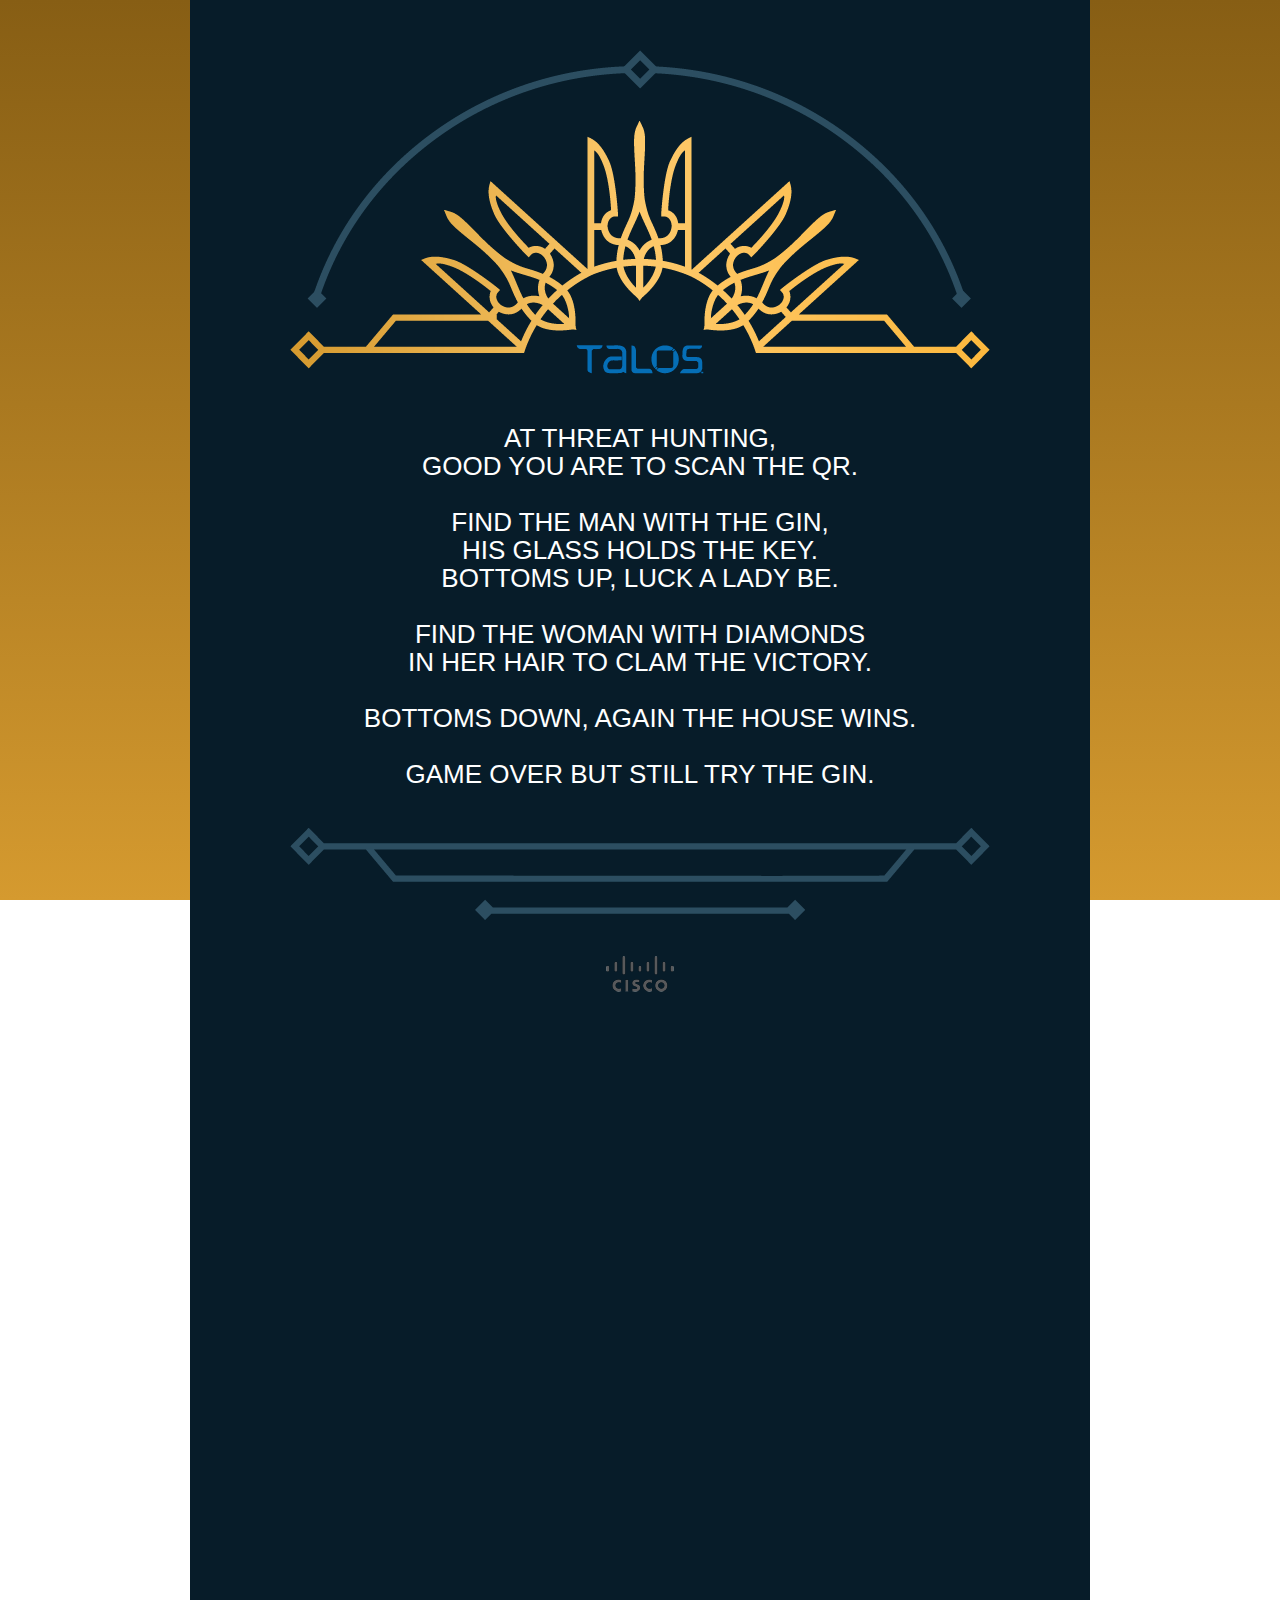
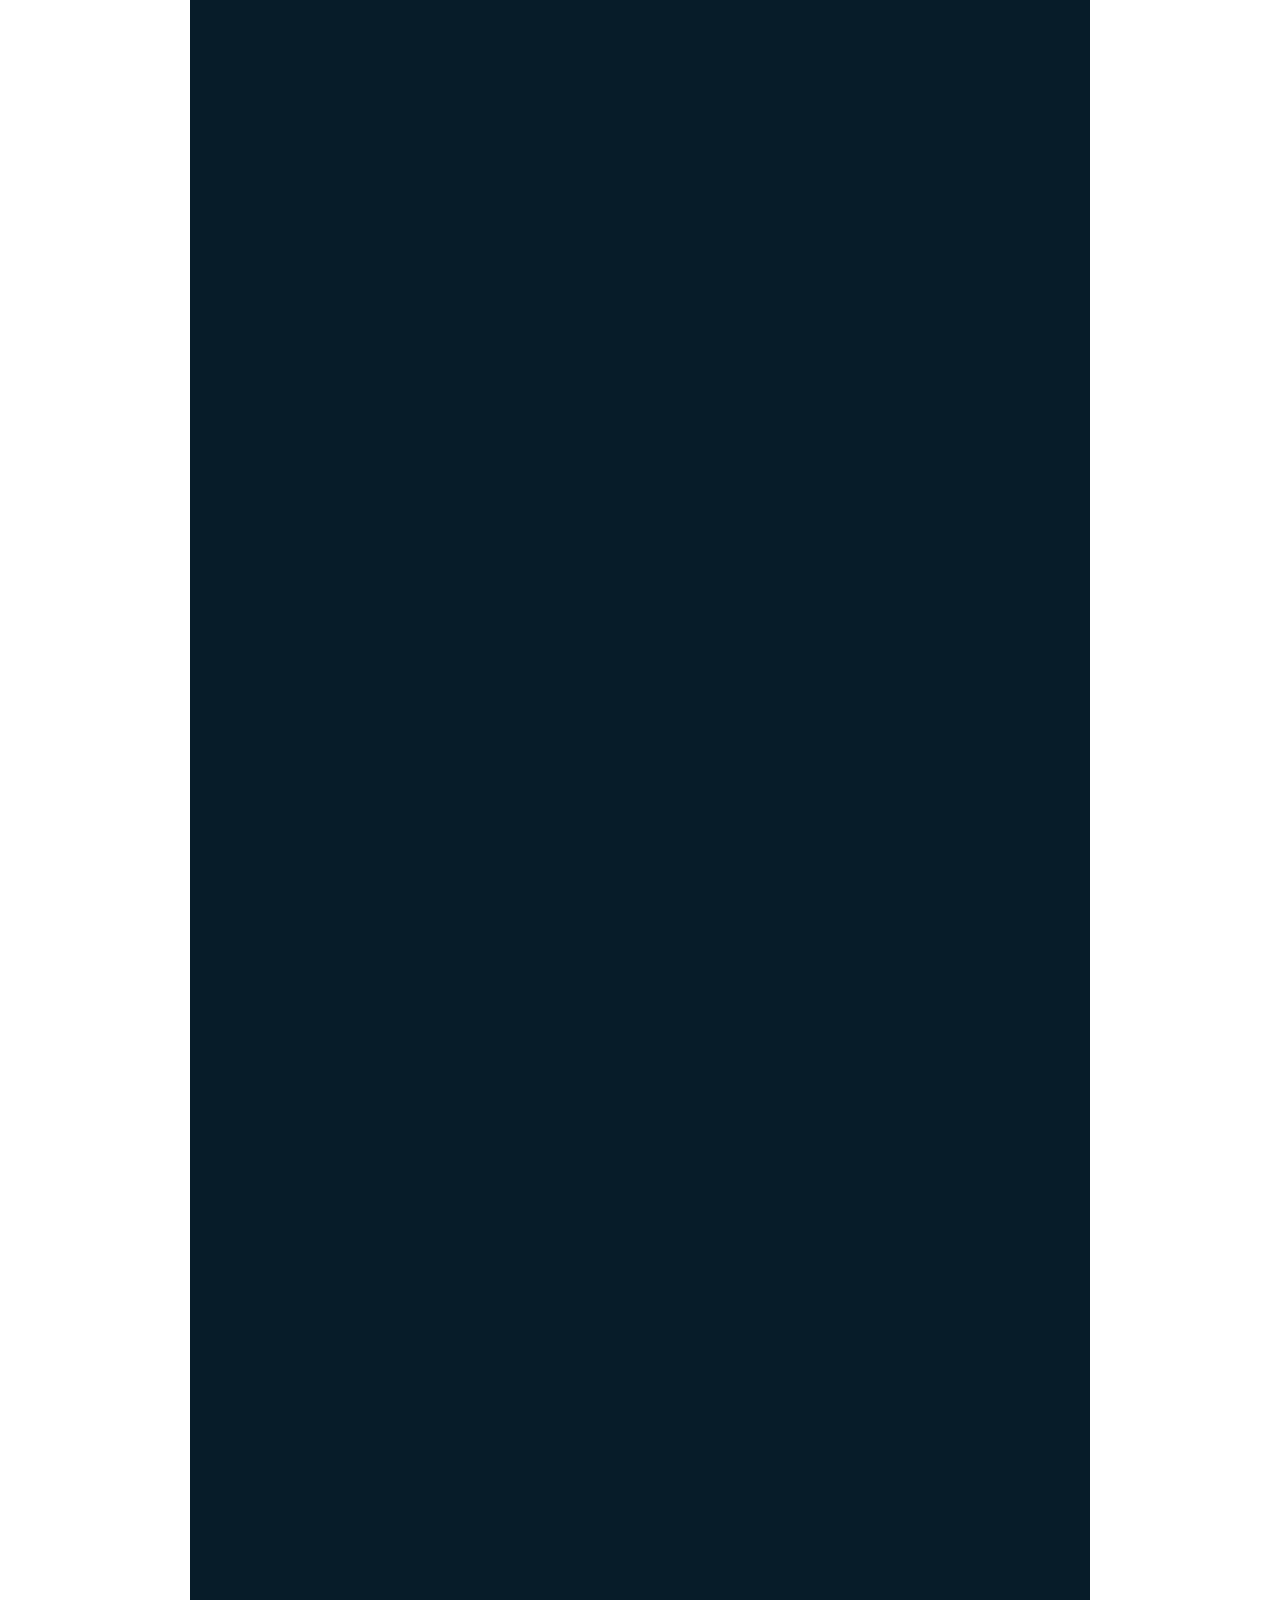
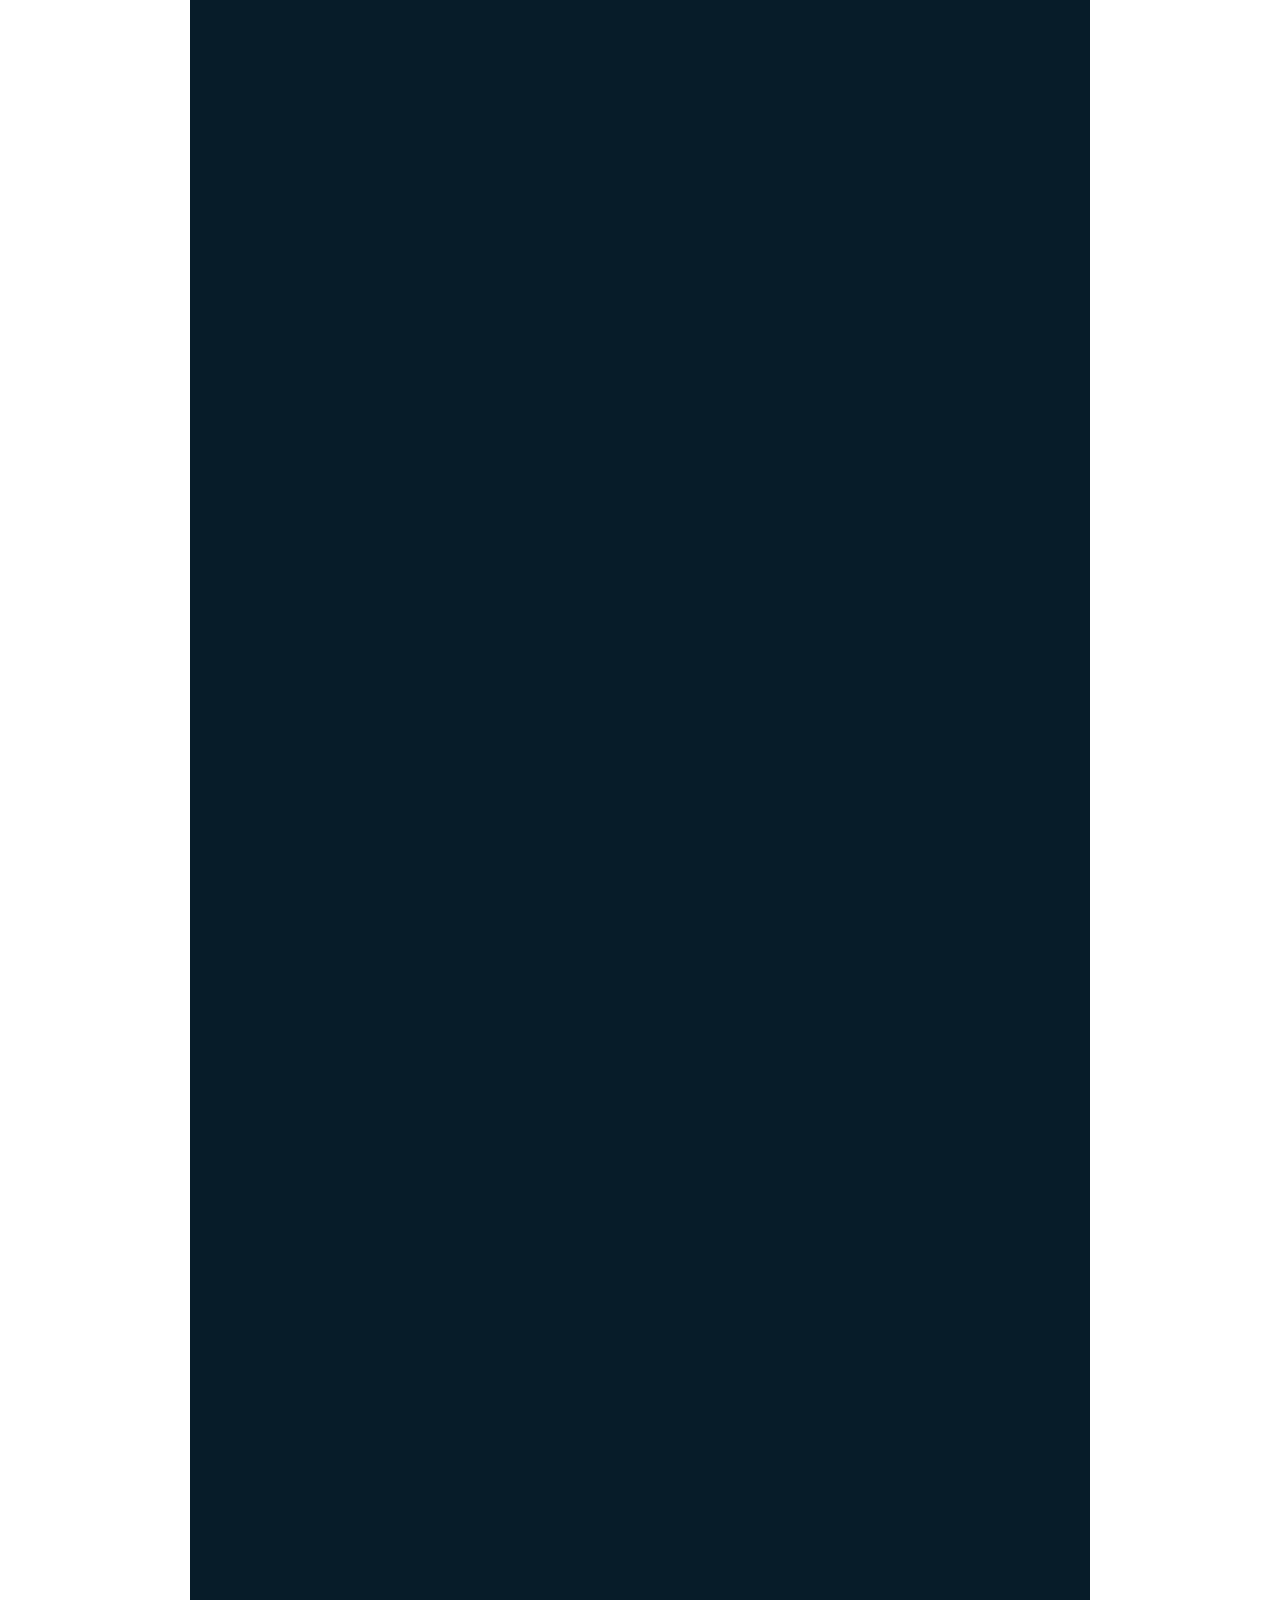
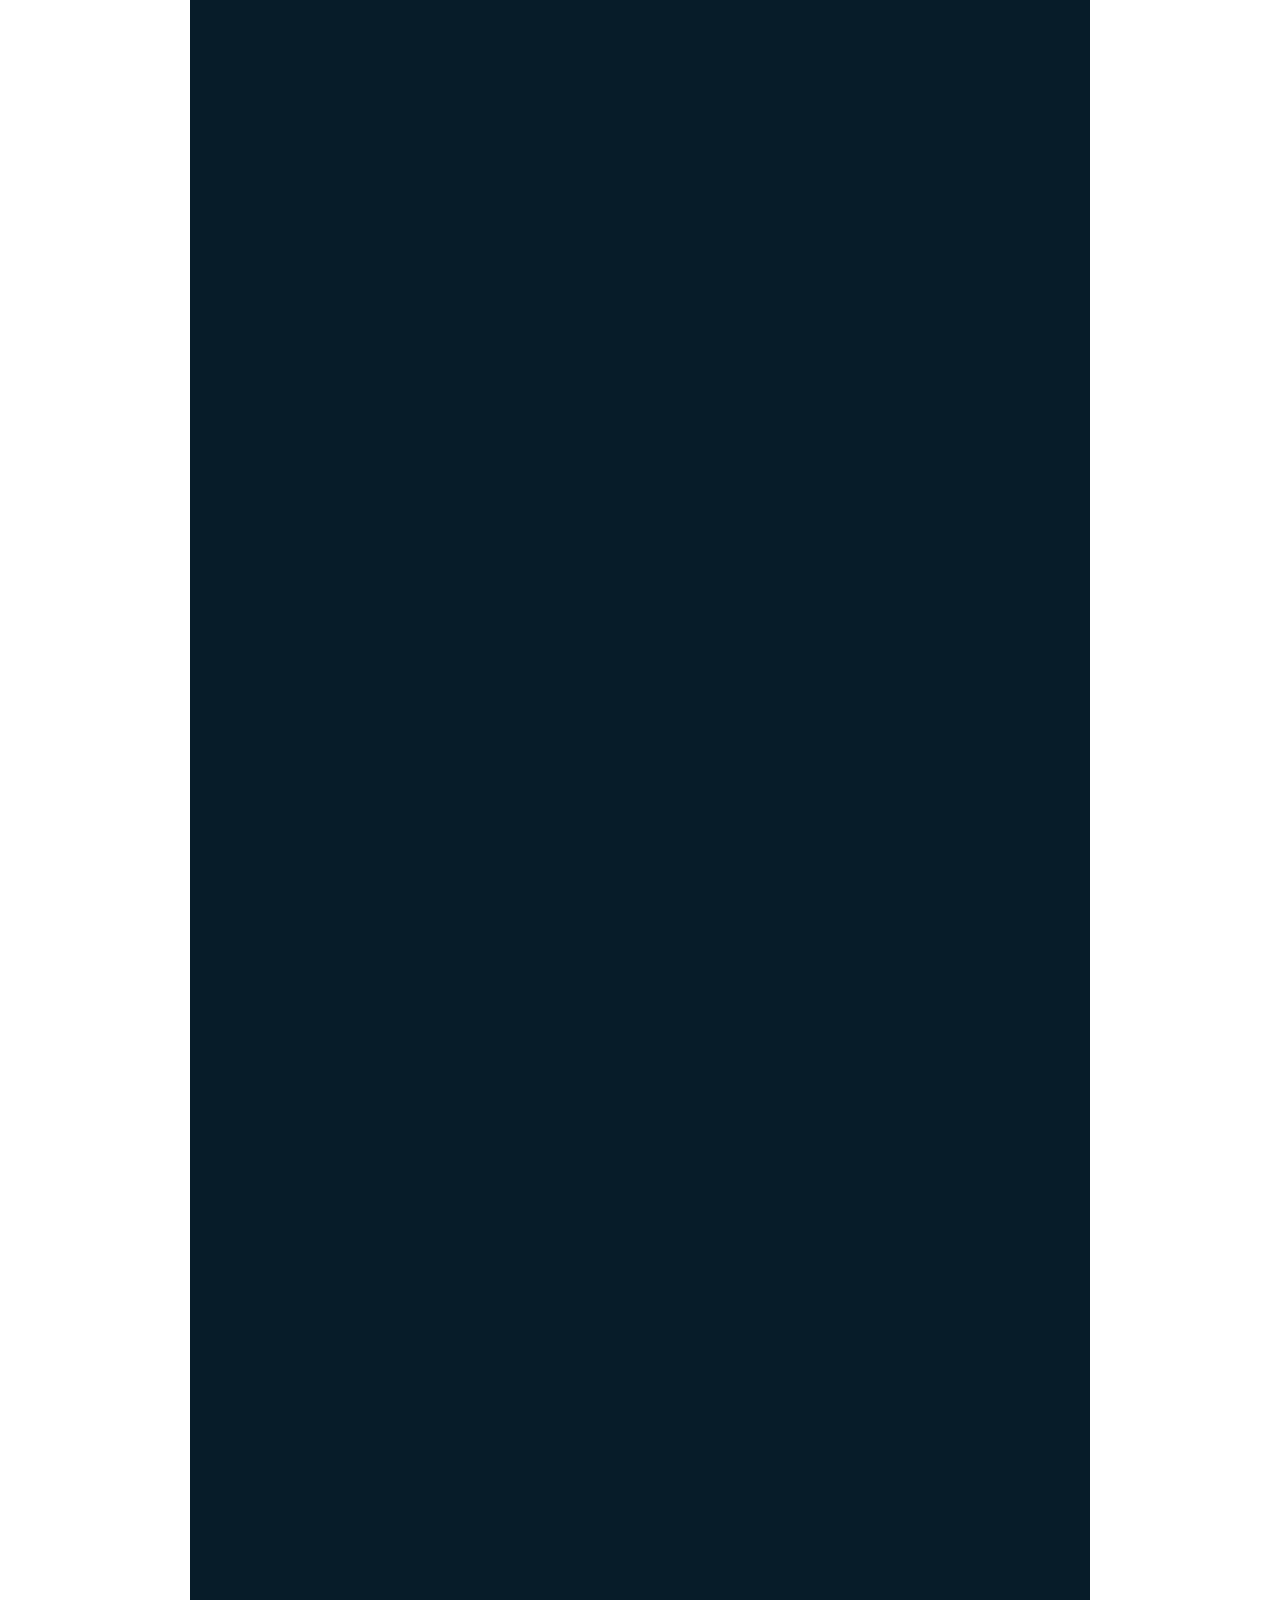
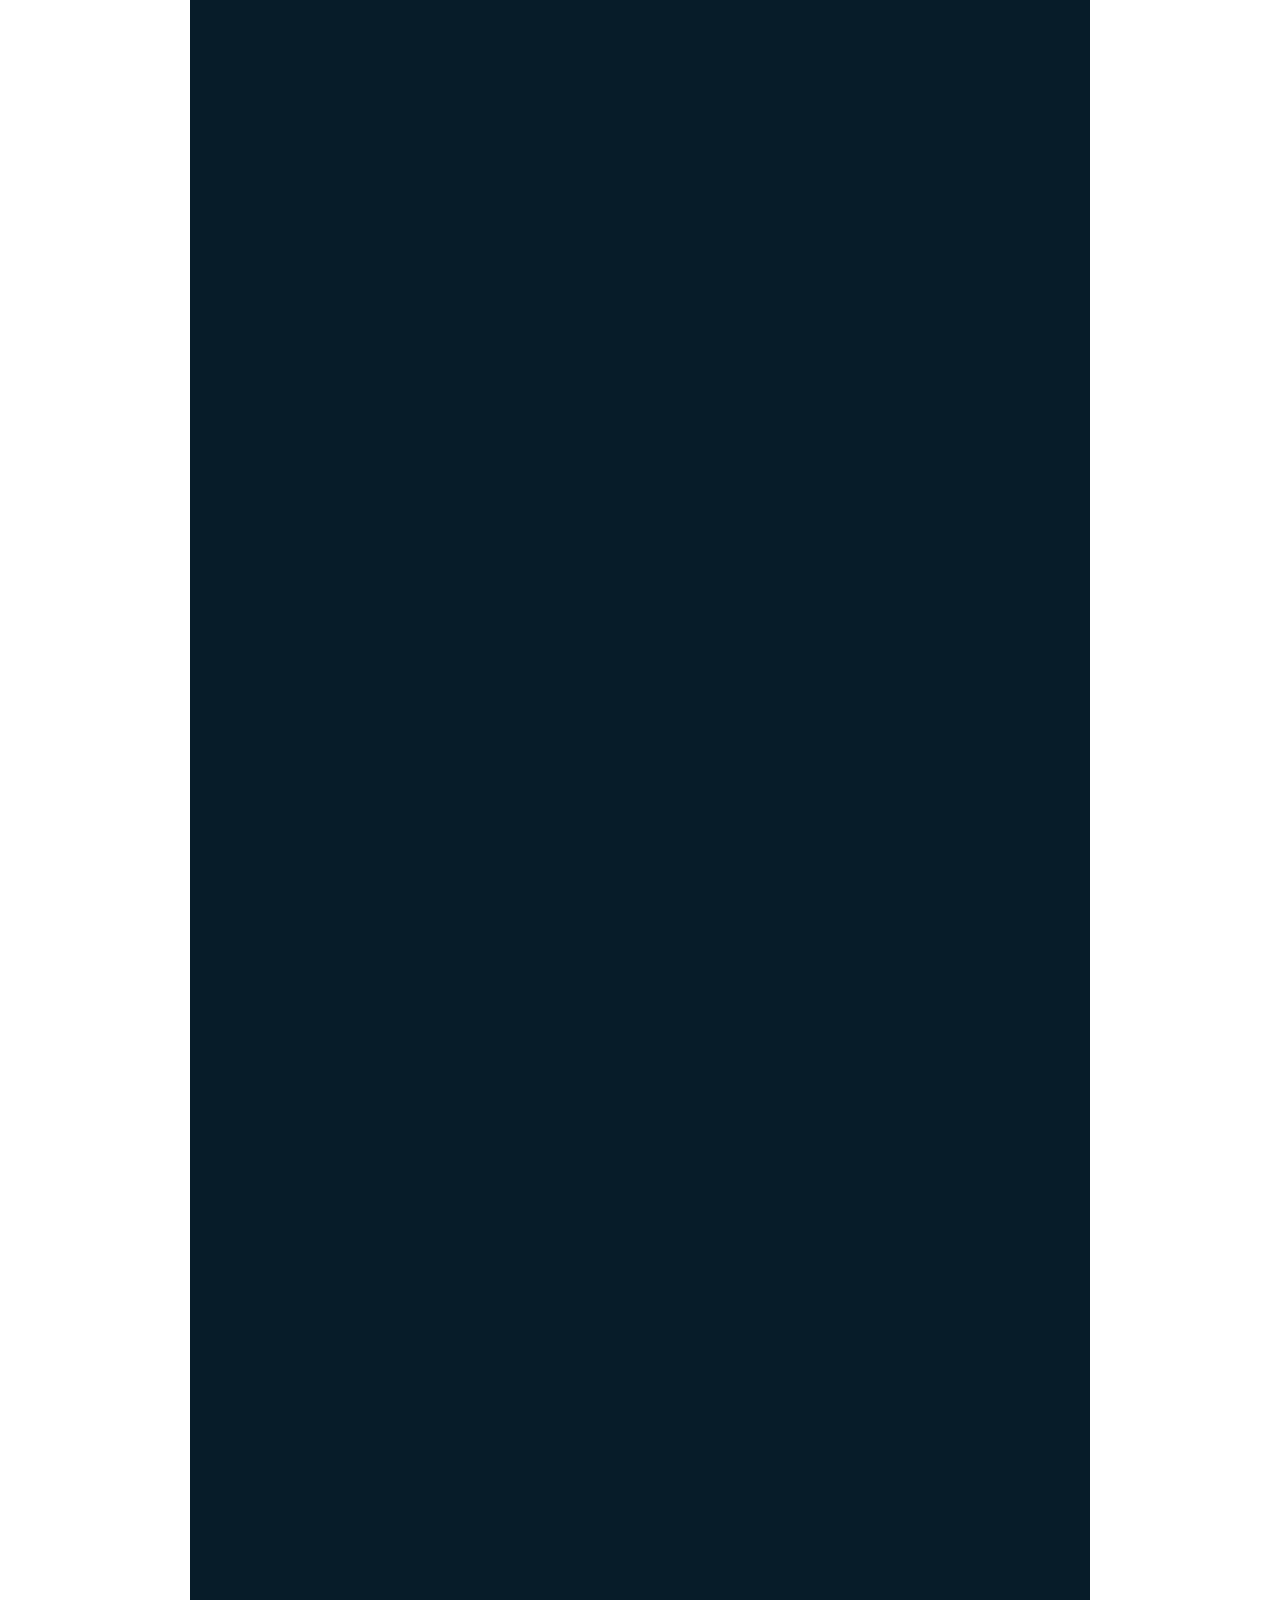
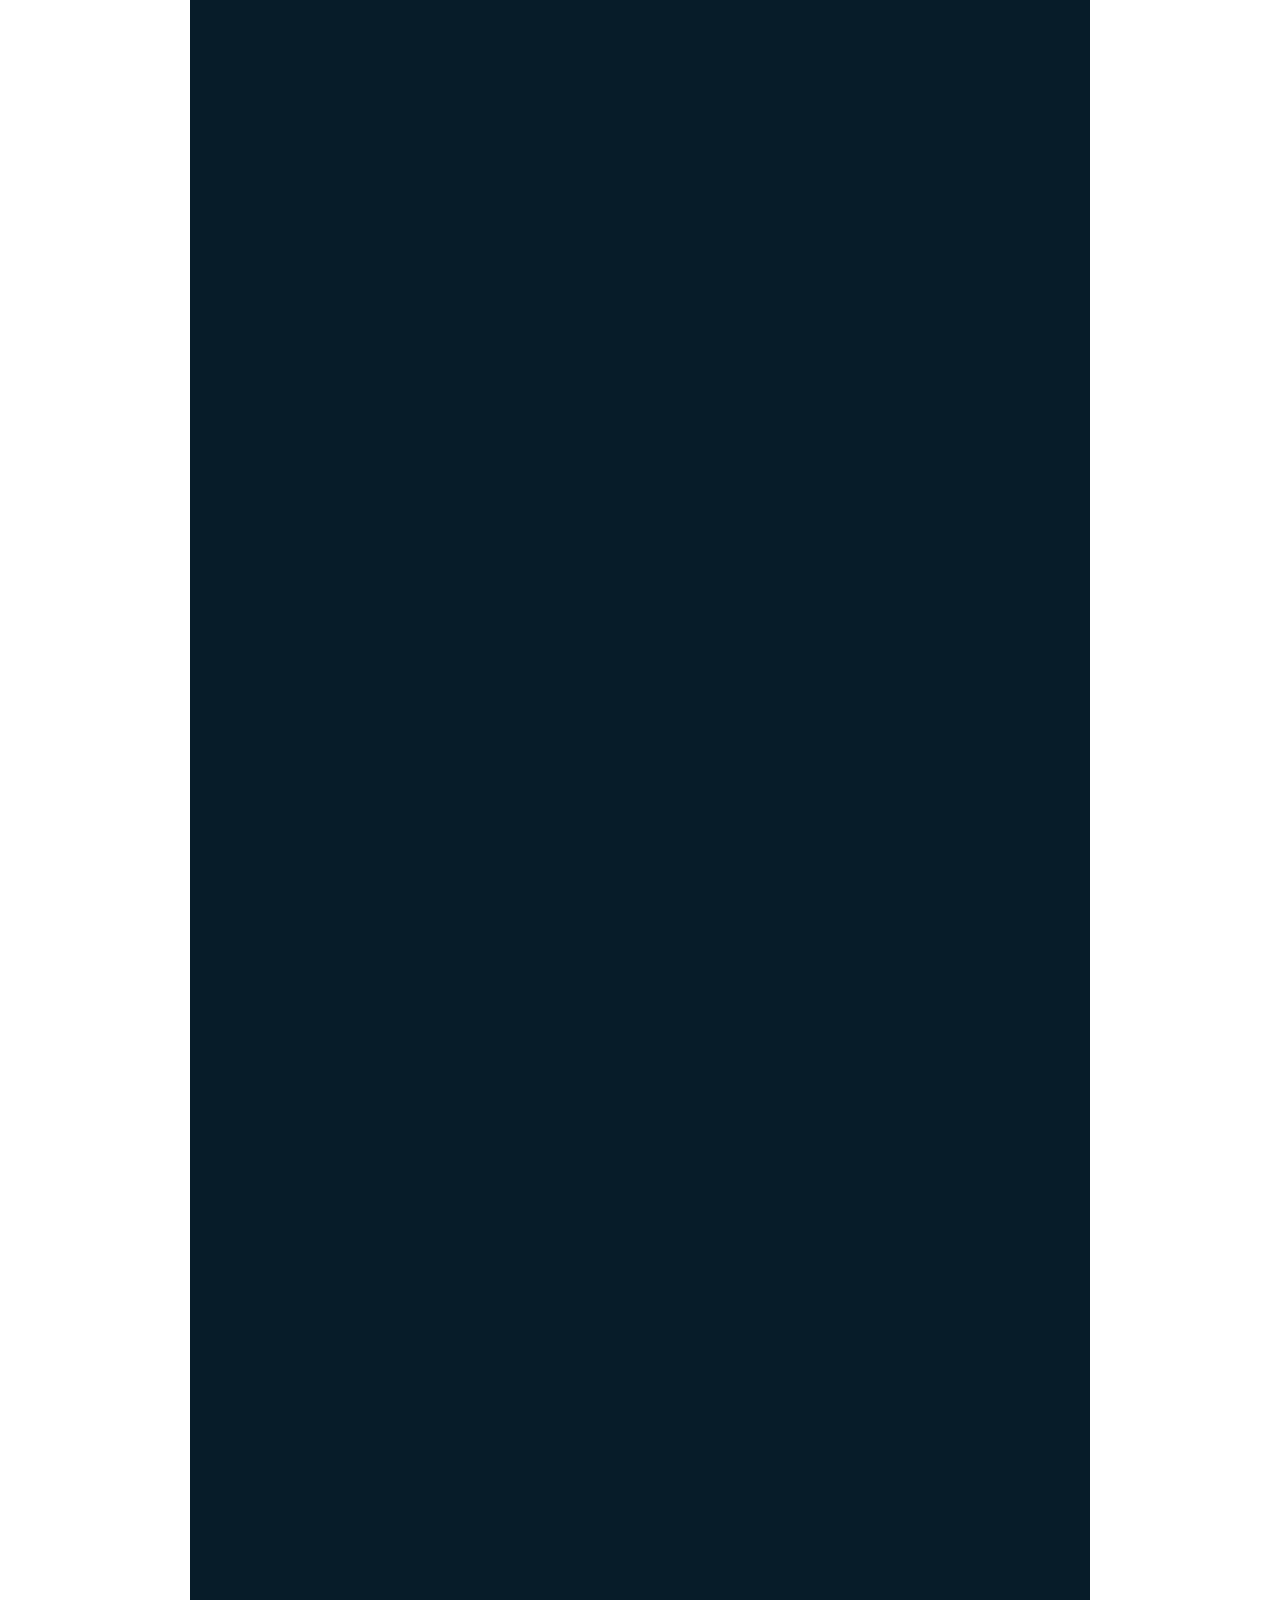
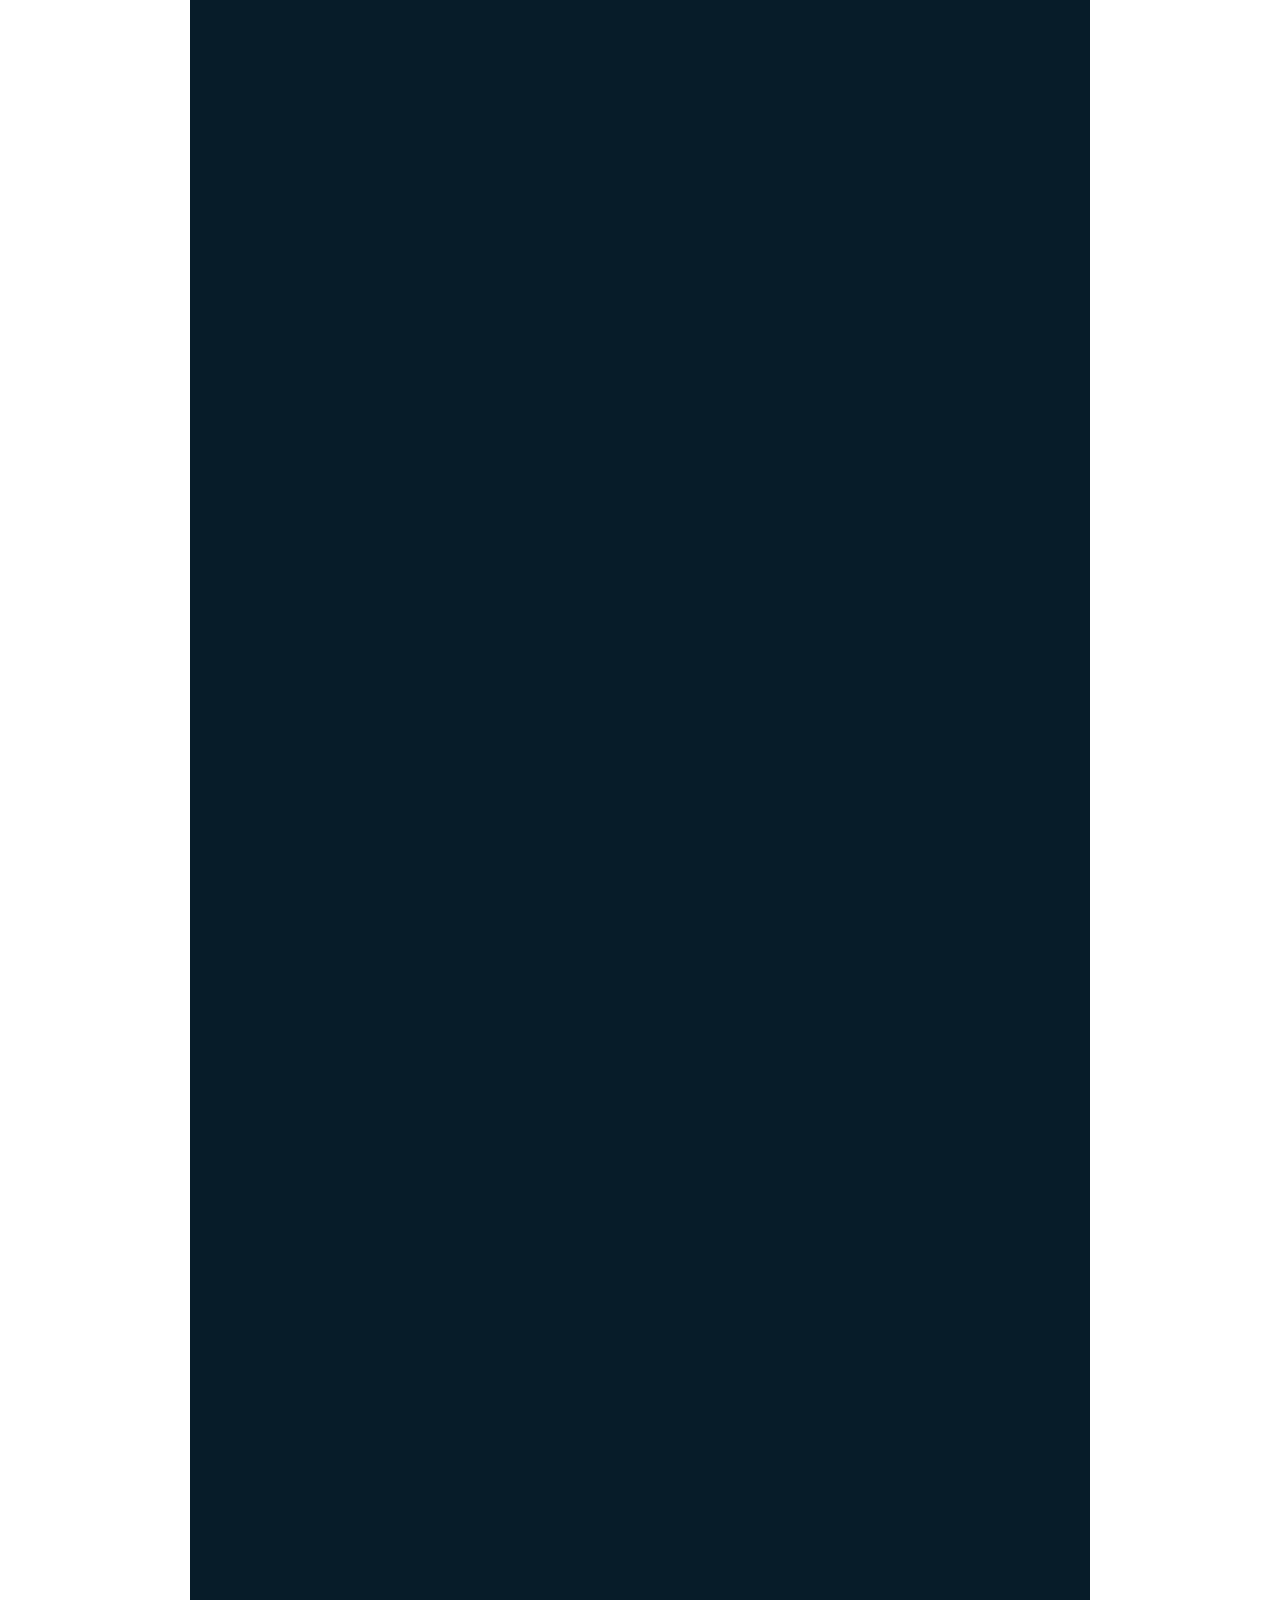
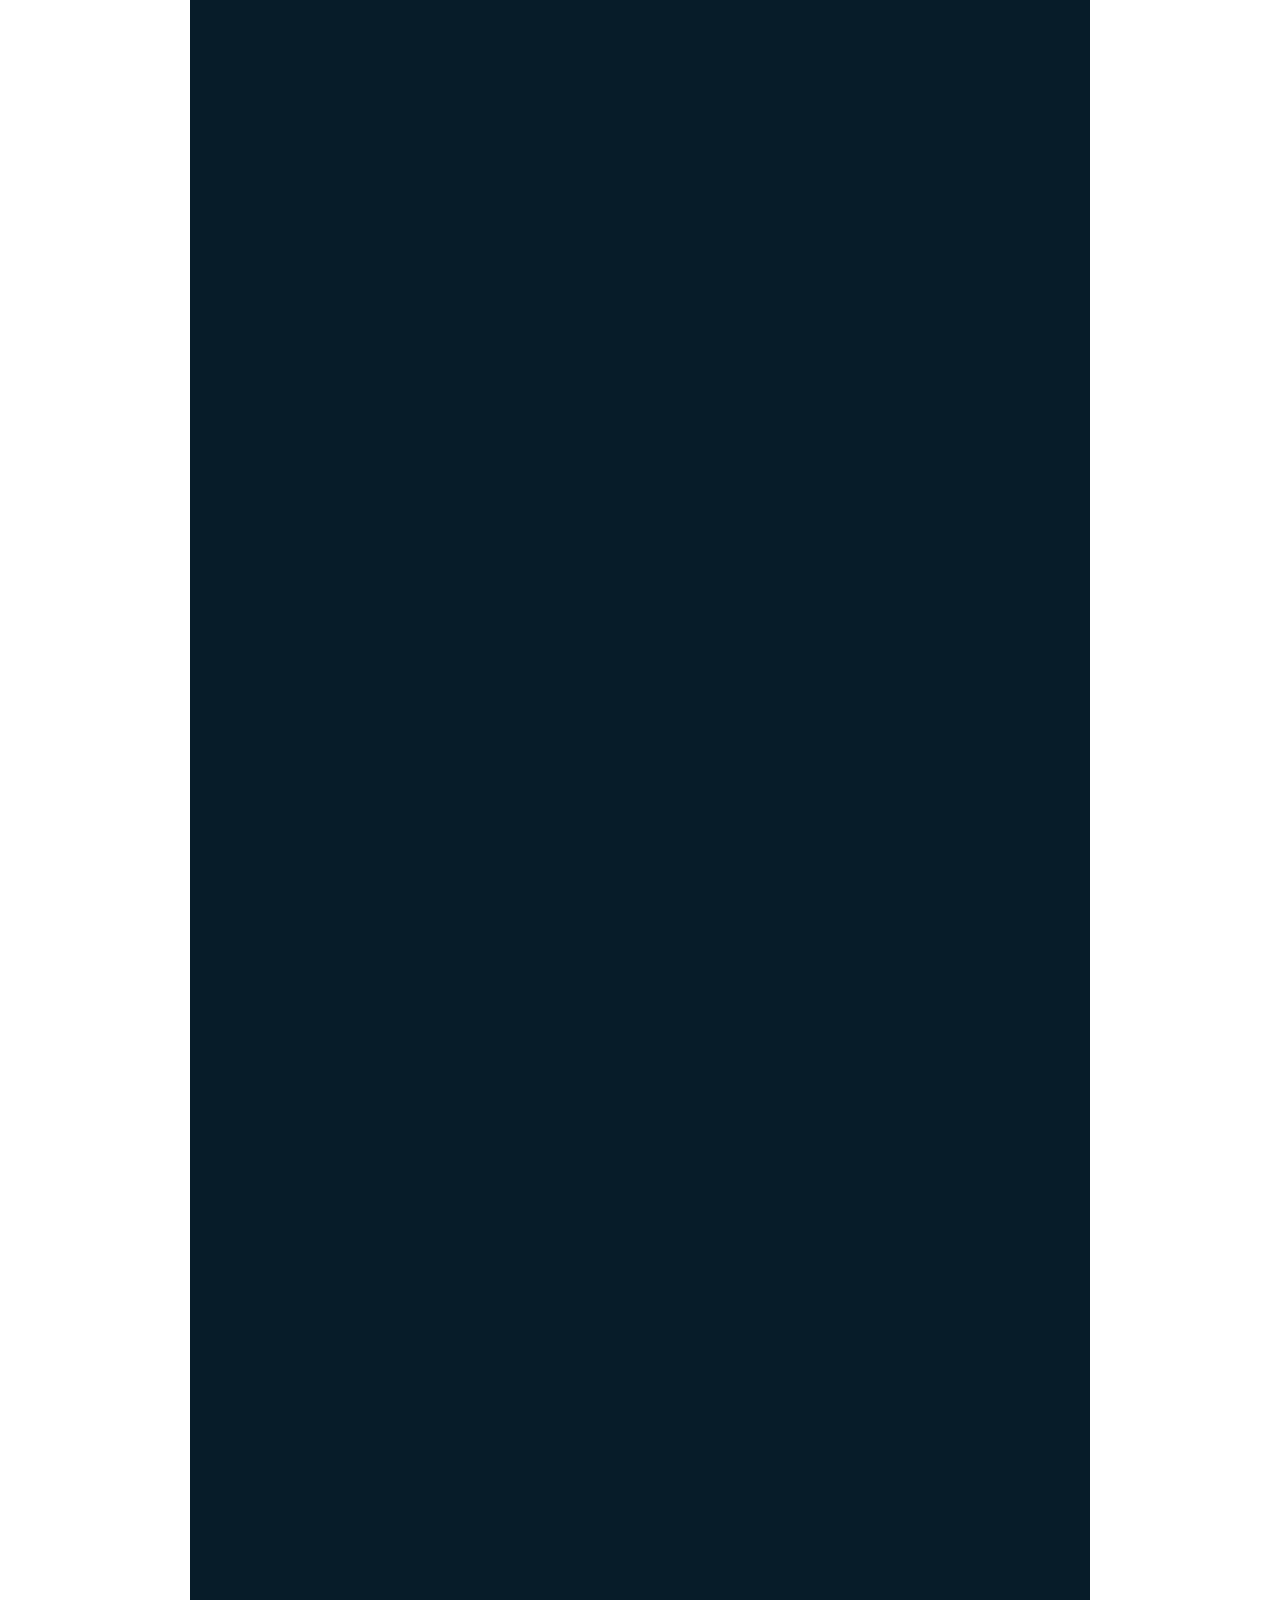
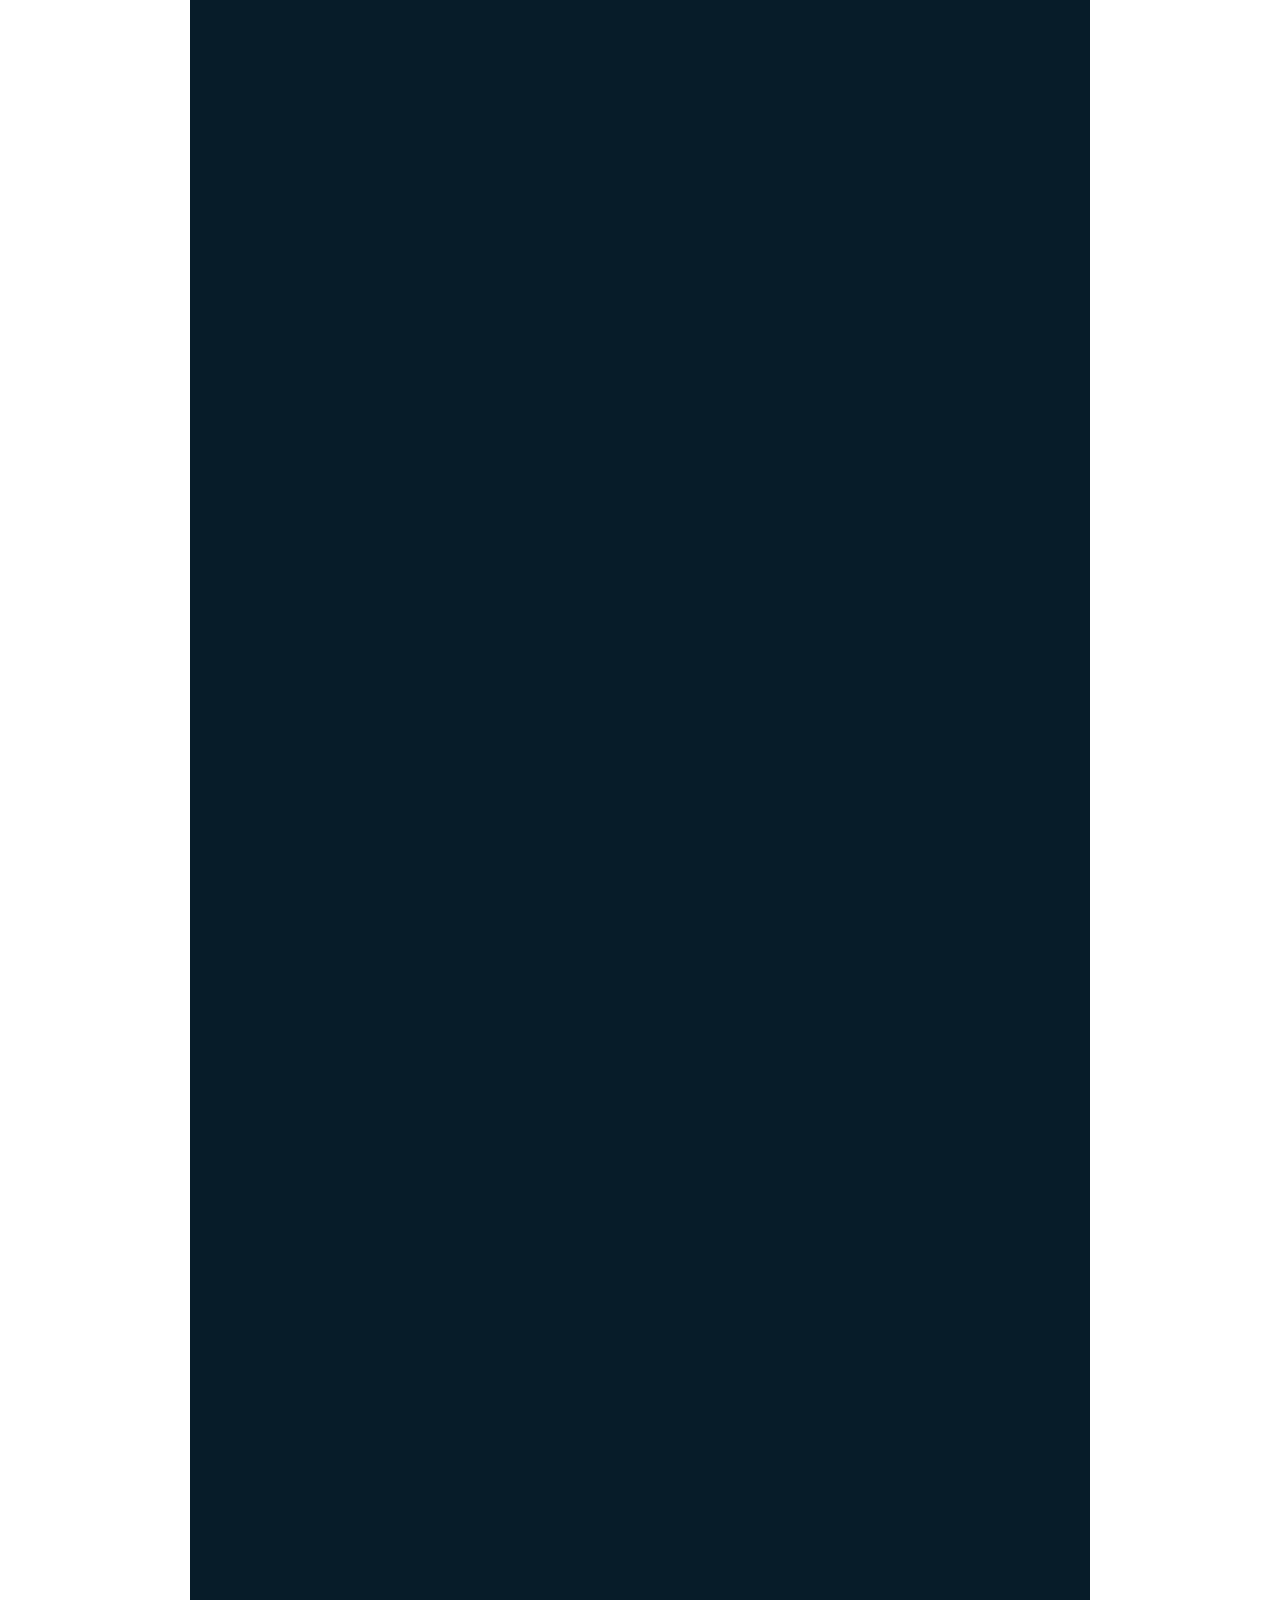
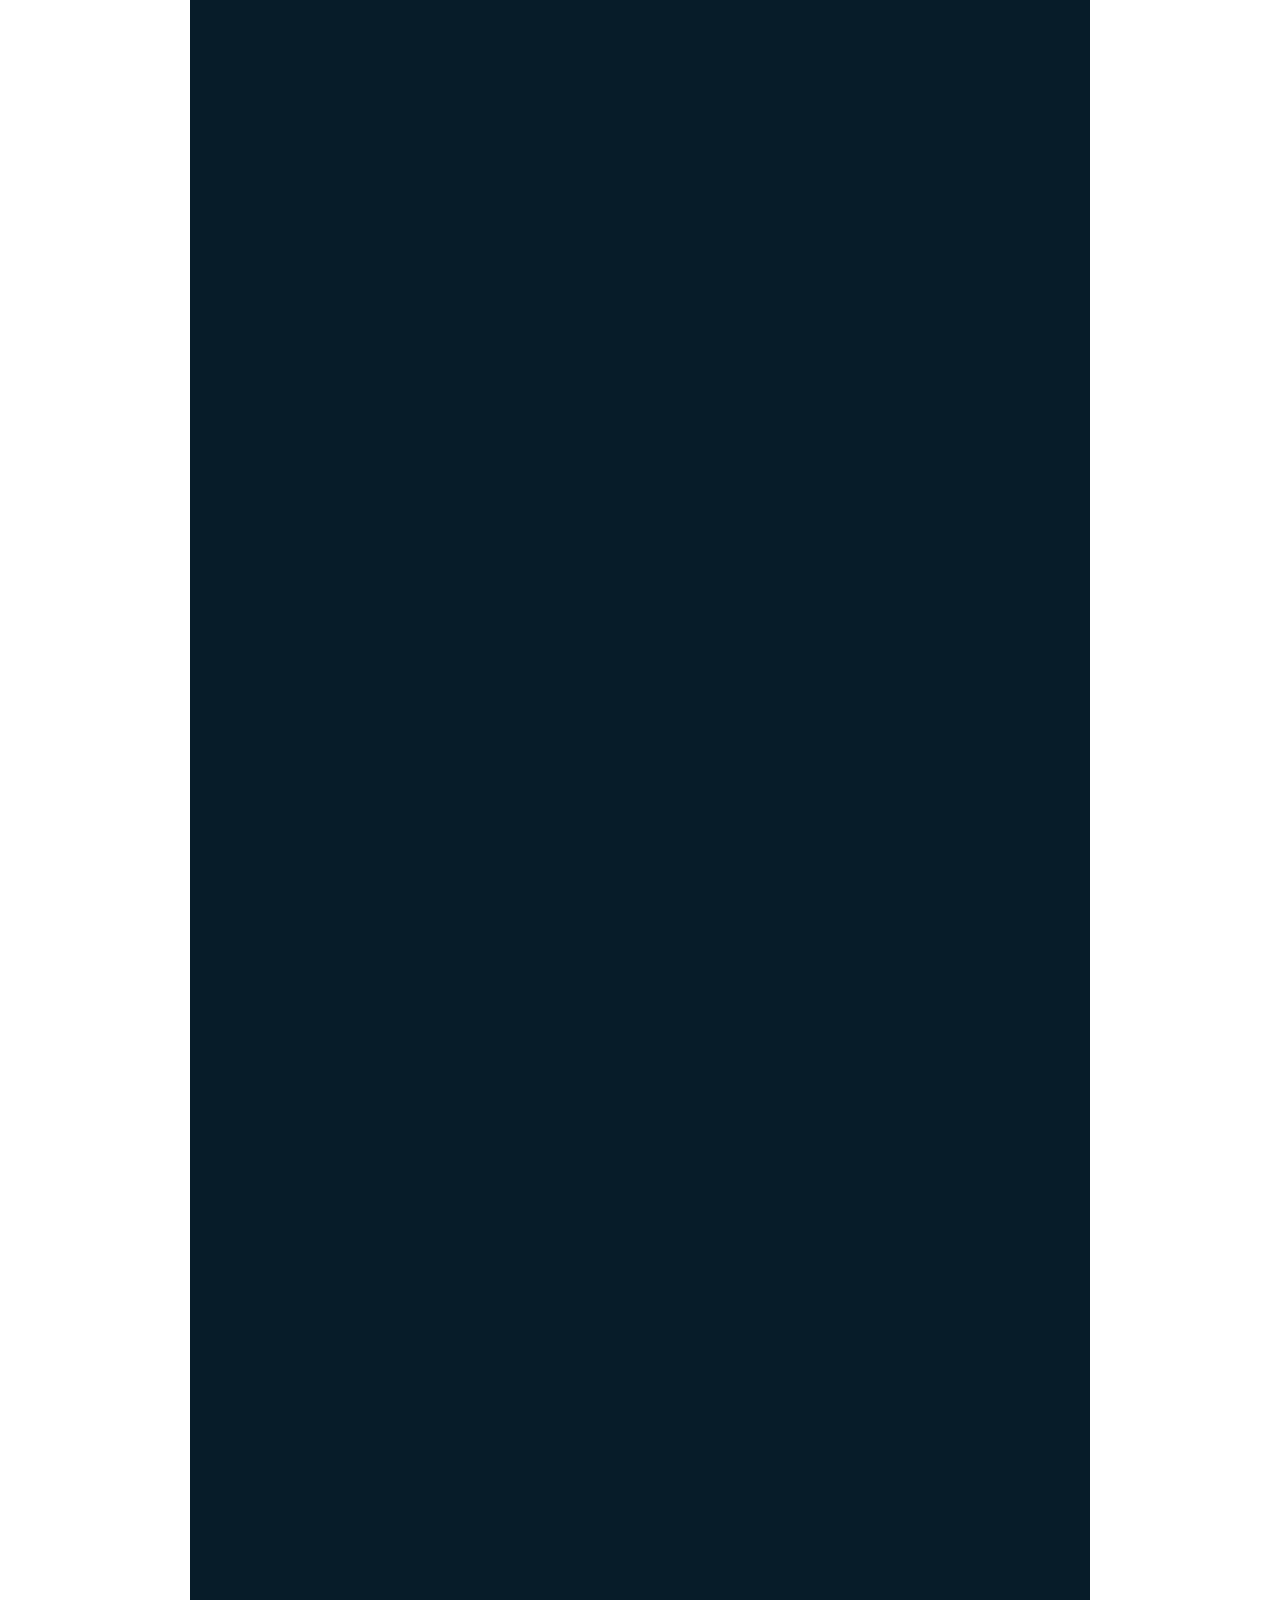
==== never/going/to/give/you/up/hidden.html @ 603ff1fd "inital commit" ====
<!DOCTYPE html>
<html lang="en">
	<head>
		<title>Thank You Threat Researchers</title>
		<link rel="stylesheet" href="css/style.css">
	</head>
	<body>
		<header class="center"></header>
	
		<main class="center">
			<section id="talos_img_header">
				<img src="imgs/TRAE_header.png" alt="" class="center">
			</section>
			
			<section id="text00">
				<div>
					AT THREAT HUNTING,<br/>
					GOOD YOU ARE TO SCAN THE QR.<br/><br/>
					FIND THE MAN WITH THE GIN,<br/>
					HIS GLASS HOLDS THE KEY.<br/>
					BOTTOMS UP, LUCK A LADY BE.<br/><br/>
					FIND THE WOMAN WITH DIAMONDS<br/>
					IN HER HAIR TO CLAM THE VICTORY.<br/><br/>
					BOTTOMS DOWN, AGAIN THE HOUSE WINS.<br/><br/>
					GAME OVER BUT STILL TRY THE GIN.
				</div>
			</section>
		
			
			<section id="talos_img_footer">
				<img src="imgs/TRAE_footer.png" alt="" class="center">
			</section>
			
			<section id="cisco_img">
				<img src="imgs/cisco_grey.png" alt="" class="center">
			</section>
		</main>
	
	
		<footer class="center"></footer>
		

	</body>
</html>
---- never/going/to/give/you/up/css/style.css ----
*{
	padding: 0;
	margin: 0;
}

body {
	background-image: linear-gradient(#875E14, #D59A2F);
	background-attachment: fixed;
	height: 100%;
}

main {
	background-color: #071C29;
	width: 900px;
}

header{
	background-color: #071C29;
	height: 50px;
	width: 900px;
}

footer{
	background-color: #071C29;
	width: 900px;
	padding-bottom: 32000px;
    margin-bottom: -32000px;
}

#talos_img_header {
	padding-bottom: 50px;

}

#text00 {
	font-family: Arial;
	font-size: 26px;
	line-height: 28px;
	color: white;
	padding-bottom: 40px;
}

#text01 {
	font-family: Arial;
	font-size: 18px;
	line-height: 22px;
	color: white;
	padding-bottom: 70px;
}

#text02 {
	font-family: Arial;
	font-size: 26px;
	color: #D59A2F
}

#text03 {
	font-family: Arial;
	font-size: 18px;
	line-height: 22px;
	color: white;
	padding-bottom: 22px;
}

#talos_img_footer {

	padding-bottom: 18px;
}

.center {
  display: block;
  margin-left: auto;
  margin-right: auto;
}

div {
	text-align: center;
}
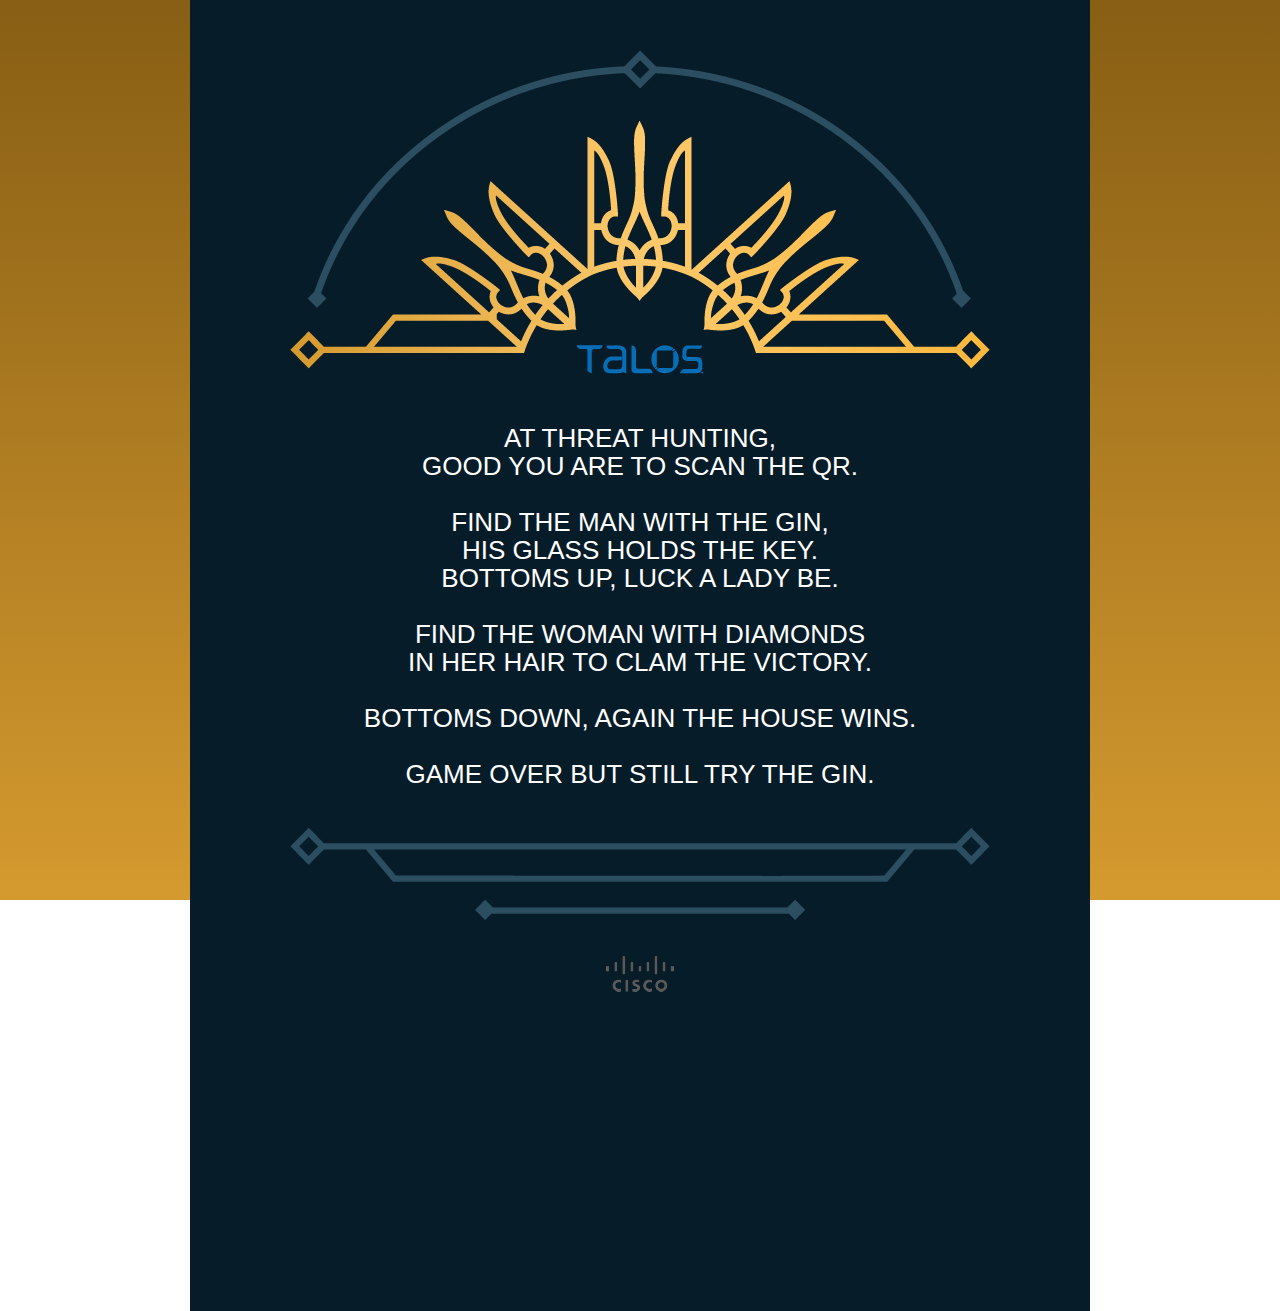
==== commit 21fc897f: "added links, updated scroll" ====
--- a/never/going/to/give/you/up/hidden.html
+++ b/never/going/to/give/you/up/hidden.html
@@ -9,7 +9,7 @@
 	
 		<main class="center">
 			<section id="talos_img_header">
-				<img src="imgs/TRAE_header.png" alt="" class="center">
+				<a href="https://talosintelligence.com"><img src="imgs/TRAE_header.png" alt="" class="center"></a>
 			</section>
 			
 			<section id="text00">
@@ -32,7 +32,7 @@
 			</section>
 			
 			<section id="cisco_img">
-				<img src="imgs/cisco_grey.png" alt="" class="center">
+				<a href="https://www.cisco.com/"><img src="imgs/cisco_grey.png" alt="" class="center"></a>
 			</section>
 		</main>
 	
--- a/never/going/to/give/you/up/css/style.css
+++ b/never/going/to/give/you/up/css/style.css
@@ -23,8 +23,8 @@
 footer{
 	background-color: #071C29;
 	width: 900px;
-	padding-bottom: 32000px;
-    margin-bottom: -32000px;
+	padding-bottom: 300px;
+    margin-bottom: -300px;
 }
 
 #talos_img_header {
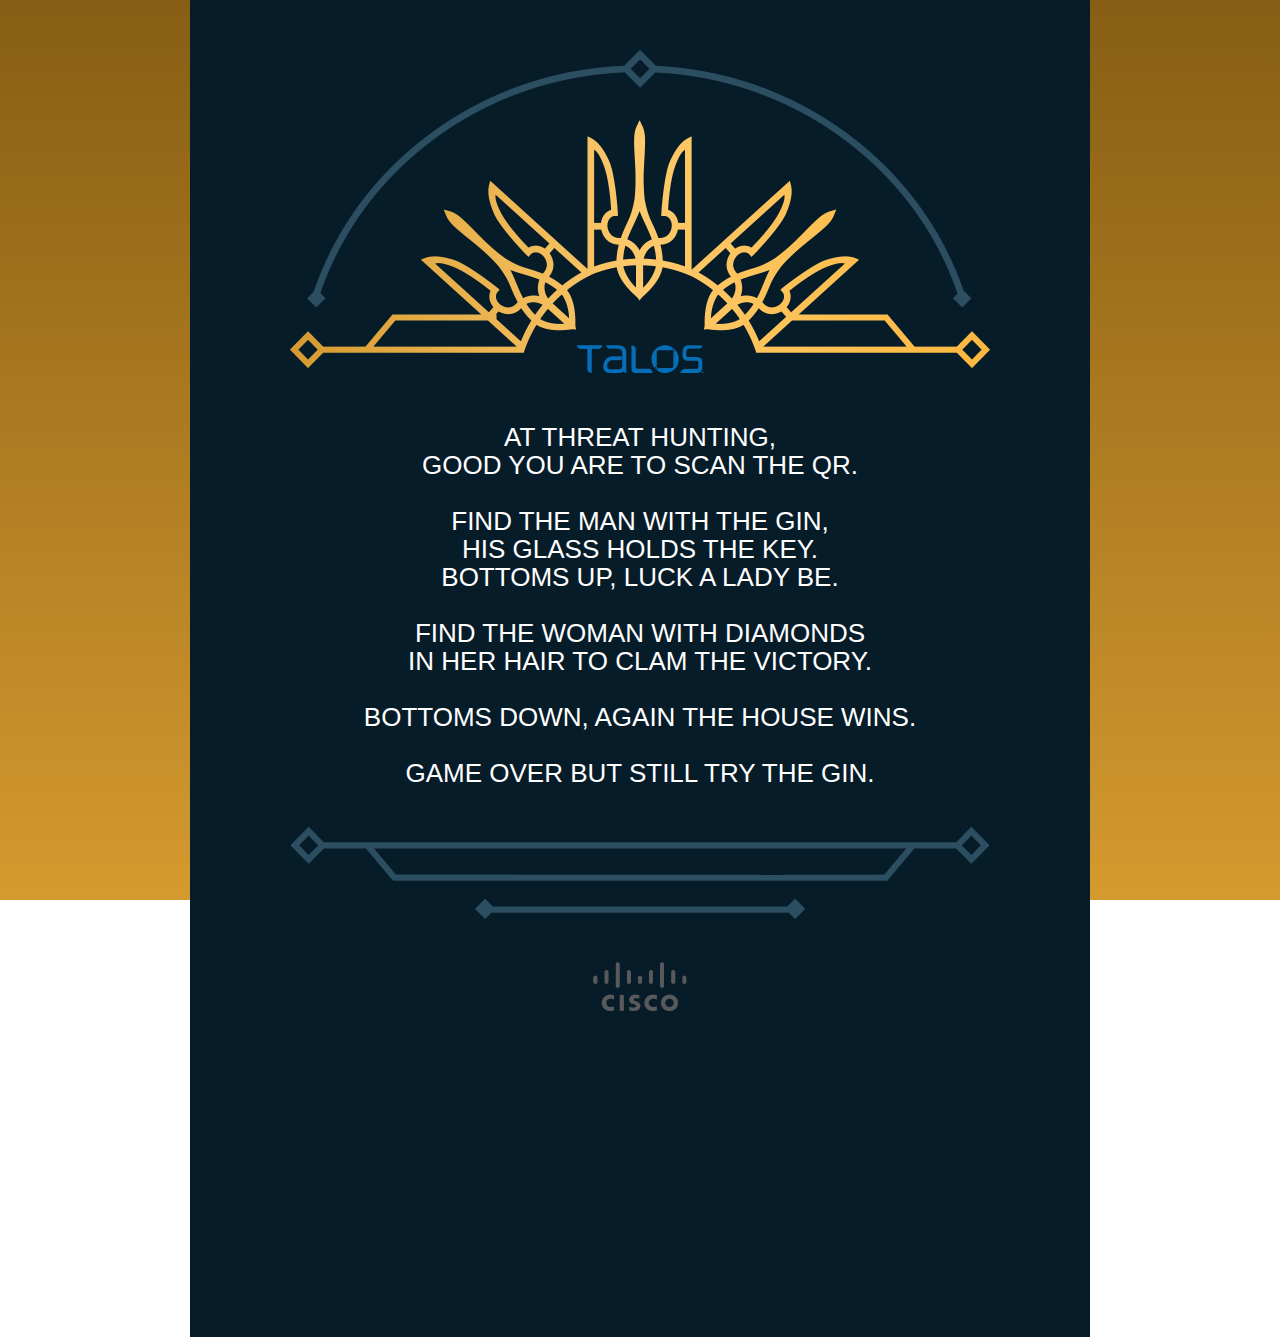
==== commit 26af21a3: "updated images" ====
--- a/never/going/to/give/you/up/hidden.html
+++ b/never/going/to/give/you/up/hidden.html
@@ -9,7 +9,7 @@
 	
 		<main class="center">
 			<section id="talos_img_header">
-				<a href="https://talosintelligence.com"><img src="imgs/TRAE_header.png" alt="" class="center"></a>
+				<a href="https://talosintelligence.com"><img src="imgs/TRAE_header.png" alt="" class="center" width="700px"></a>
 			</section>
 			
 			<section id="text00">
@@ -32,7 +32,7 @@
 			</section>
 			
 			<section id="cisco_img">
-				<a href="https://www.cisco.com/"><img src="imgs/cisco_grey.png" alt="" class="center"></a>
+				<a href="https://www.cisco.com/"><img src="imgs/cisco_grey.png" alt="" class="center" height="100px"></a>
 			</section>
 		</main>
 	
